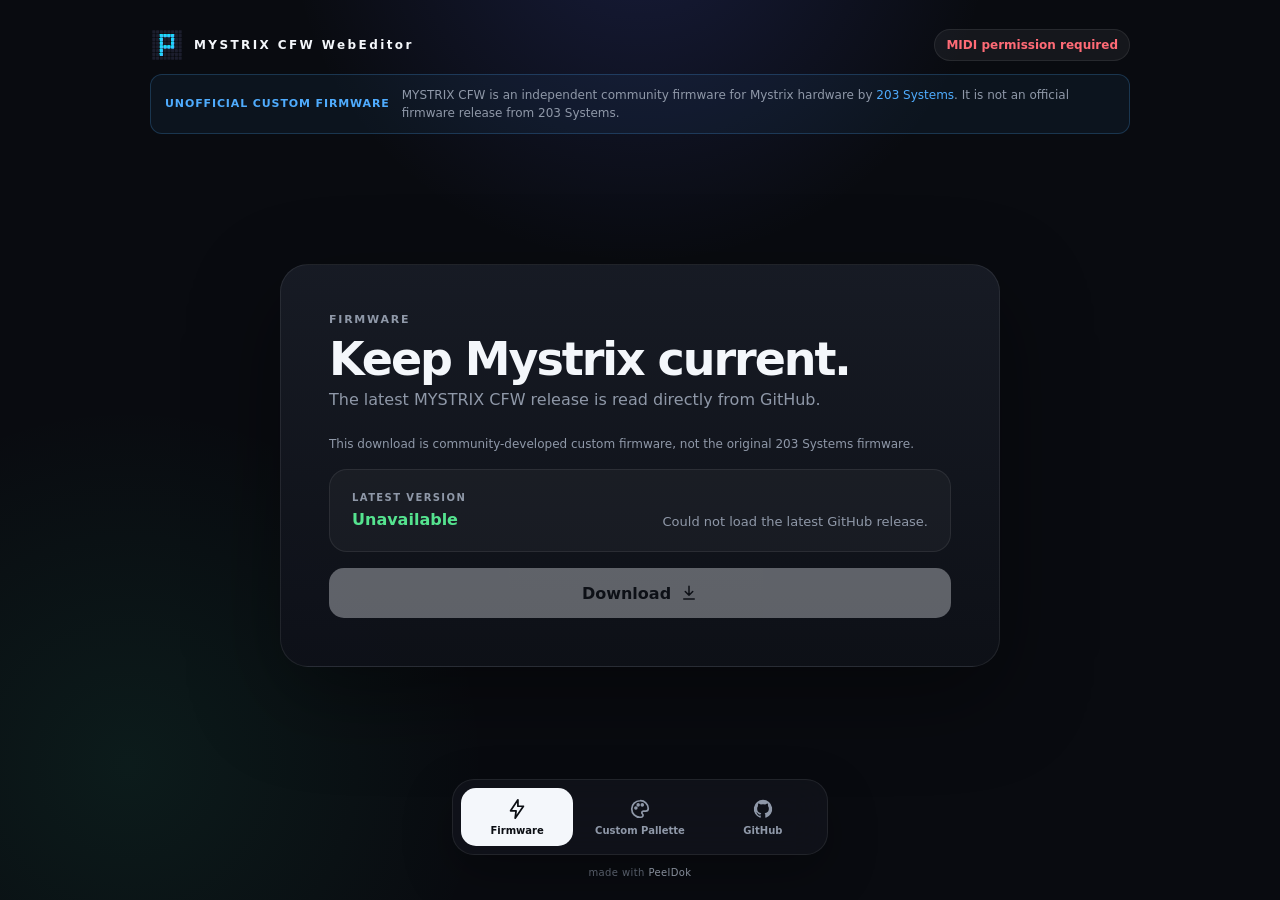
==== index.html @ 0866bb47 "Add files via upload" ====
<!doctype html>
<html lang="en">
<head>
  <meta charset="utf-8" />
  <meta name="viewport" content="width=device-width, initial-scale=1" />
  <meta name="theme-color" content="#090b10" />
  <title>MYSTRIX CFW WebEditor</title>
  <link rel="icon" type="image/svg+xml" href="favicon.svg" />
  <link rel="stylesheet" href="styles.css" />
</head>
<body>
  <main class="app-shell">
    <header class="brand-row">
      <img class="brand-logo" src="logo.svg" alt="Mystrix" />
      <span>MYSTRIX CFW WebEditor</span>
      <div id="deviceStatus" class="device-pill" data-state="searching">Searching for device…</div>
    </header>

    <div class="cfw-notice">
      <strong>Unofficial Custom Firmware</strong>
      <span>MYSTRIX CFW is an independent community firmware for Mystrix hardware by <a href="https://github.com/203-Systems" target="_blank" rel="noopener">203 Systems</a>. It is not an official firmware release from 203 Systems.</span>
    </div>

    <section class="stage">
      <article id="firmwarePage" class="panel page active">
        <div class="eyebrow">FIRMWARE</div>
        <h1>Keep Mystrix current.</h1>
        <p class="subtle">The latest MYSTRIX CFW release is read directly from GitHub.</p>
        <p class="firmware-disclaimer">This download is community-developed custom firmware, not the original 203 Systems firmware.</p>

        <div class="firmware-card">
          <div>
            <span class="label">LATEST VERSION</span>
            <strong id="latestVersion">—</strong>
          </div>
          <div id="releaseMeta" class="release-meta">Checking GitHub…</div>
        </div>

        <button id="downloadButton" class="primary-action" disabled>
          <span>Download</span>
          <svg viewBox="0 0 24 24" aria-hidden="true"><path d="M12 3v12m0 0 5-5m-5 5-5-5M5 20h14"/></svg>
        </button>
      </article>

      <article id="palettePage" class="panel page">
        <div class="palette-header">
          <div>
            <div class="eyebrow">CUSTOM PALLETTE</div>
            <h1>Velocity Palette</h1>
          </div>
          <div id="selectedVelocity" class="velocity-readout">Velocity 0</div>
        </div>

        <div id="paletteGrid" class="palette-grid" aria-label="128 velocity colors"></div>

        <div class="palette-controls">
          <div class="color-control">
            <span class="label">COLOR</span>
            <label class="color-picker-wrap">
              <input id="colorPicker" type="color" value="#000000" />
              <span id="colorHex">#000000</span>
            </label>
          </div>

          <div class="side-controls">
            <button id="importButton" class="secondary-action">Import</button>
            <button id="exportButton" class="secondary-action">Export</button>
            <div id="deviceOnlyControls" class="device-only-controls" hidden>
              <label class="index-row">
                <span>Index :</span>
                <select id="paletteIndex">
                  <option value="0">1</option>
                  <option value="1">2</option>
                  <option value="2">3</option>
                </select>
              </label>
              <button id="uploadButton" class="primary-action compact">Upload</button>
            </div>
          </div>
        </div>
        <input id="importFile" type="file" accept=".json,.txt,.csv" hidden />
        <div id="toast" class="toast" aria-live="polite"></div>
      </article>
    </section>

    <nav class="dock" aria-label="Main navigation">
      <button class="dock-button active" data-page="firmware" title="Firmware">
        <svg viewBox="0 0 24 24" aria-hidden="true"><path d="M13 2 5 14h6l-1 8 9-13h-6V2Z"/></svg>
        <span>Firmware</span>
      </button>
      <button class="dock-button" data-page="palette" title="Custom Pallette">
        <svg viewBox="0 0 24 24" aria-hidden="true"><path d="M12 3a9 9 0 1 0 0 18h1.2a2.1 2.1 0 0 0 1.4-3.7 1.7 1.7 0 0 1 1.1-3h2.4A2.9 2.9 0 0 0 21 11.4 8.5 8.5 0 0 0 12 3Z"/><circle cx="7.5" cy="11" r="1"/><circle cx="10" cy="7.5" r="1"/><circle cx="14.5" cy="7.5" r="1"/></svg>
        <span>Custom Pallette</span>
      </button>
      <button id="githubButton" class="dock-button" title="GitHub">
        <svg viewBox="0 0 24 24" aria-hidden="true"><path d="M12 2a10 10 0 0 0-3.16 19.49c.5.09.68-.22.68-.48v-1.87c-2.78.6-3.37-1.18-3.37-1.18-.45-1.16-1.11-1.47-1.11-1.47-.91-.62.07-.61.07-.61 1 .07 1.53 1.03 1.53 1.03.9 1.53 2.35 1.09 2.92.83.09-.65.35-1.09.64-1.34-2.22-.25-4.56-1.11-4.56-4.94 0-1.09.39-1.98 1.03-2.68-.1-.25-.45-1.27.1-2.64 0 0 .84-.27 2.75 1.02A9.55 9.55 0 0 1 12 6.82a9.6 9.6 0 0 1 2.5.34c1.9-1.29 2.74-1.02 2.74-1.02.56 1.37.21 2.39.11 2.64.64.7 1.03 1.59 1.03 2.68 0 3.84-2.34 4.68-4.57 4.93.36.31.68.92.68 1.86v2.76c0 .27.18.58.69.48A10 10 0 0 0 12 2Z"/></svg>
        <span>GitHub</span>
      </button>
    </nav>

    <footer>made with <span id="madeWithName">PeelDok</span></footer>
  </main>

  <script src="config.js"></script>
  <script src="app.js"></script>
</body>
</html>
---- styles.css ----
:root {
  color-scheme: dark;
  --bg: #090b10;
  --panel: rgba(18, 21, 29, .86);
  --panel-2: #151922;
  --line: rgba(255,255,255,.08);
  --text: #f4f7fb;
  --muted: #8f98a8;
  --accent: #f4f7fb;
  --ok: #55e38f;
  --warn: #ffce66;
  --danger: #ff6b76;
  --radius: 28px;
}
* { box-sizing: border-box; }
html, body { min-height: 100%; }
body {
  margin: 0;
  background:
    radial-gradient(circle at 50% -10%, rgba(88,106,255,.18), transparent 30%),
    radial-gradient(circle at 10% 85%, rgba(45,219,157,.08), transparent 26%),
    var(--bg);
  color: var(--text);
  font-family: Inter, ui-sans-serif, system-ui, -apple-system, BlinkMacSystemFont, "Segoe UI", sans-serif;
}
button, input, select { font: inherit; }
button { color: inherit; }
.app-shell {
  width: min(980px, calc(100% - 32px));
  min-height: 100vh;
  margin: 0 auto;
  display: flex;
  flex-direction: column;
  padding: 28px 0 22px;
}
.brand-row {
  display: flex;
  align-items: center;
  gap: 10px;
  min-height: 34px;
  font-size: 12px;
  font-weight: 800;
  letter-spacing: .2em;
}
.brand-dot { width: 9px; height: 9px; border-radius: 50%; background: white; box-shadow: 0 0 18px rgba(255,255,255,.7); }
.device-pill {
  margin-left: auto;
  letter-spacing: 0;
  font-weight: 700;
  color: var(--muted);
  background: rgba(255,255,255,.05);
  border: 1px solid var(--line);
  padding: 8px 11px;
  border-radius: 999px;
}
.device-pill[data-state="connected"] { color: var(--ok); }
.device-pill[data-state="error"] { color: var(--danger); }
.stage { flex: 1; display: grid; place-items: center; padding: 34px 0; }
.panel {
  width: min(720px, 100%);
  background: linear-gradient(180deg, rgba(24,28,38,.95), rgba(14,17,24,.95));
  border: 1px solid var(--line);
  border-radius: var(--radius);
  box-shadow: 0 30px 90px rgba(0,0,0,.38);
  padding: clamp(24px, 5vw, 48px);
}
.page { display: none; animation: pageIn .24s ease both; }
.page.active { display: block; }
@keyframes pageIn { from { opacity: 0; transform: translateY(6px) scale(.995); } to { opacity: 1; transform: none; } }
.eyebrow { color: var(--muted); font-weight: 800; letter-spacing: .16em; font-size: 11px; }
h1 { margin: 10px 0 8px; font-size: clamp(28px, 5vw, 46px); line-height: 1.02; letter-spacing: -.045em; }
.subtle { color: var(--muted); margin: 0 0 30px; }
.firmware-card {
  display: flex; justify-content: space-between; align-items: end; gap: 24px;
  padding: 22px; border: 1px solid var(--line); background: rgba(255,255,255,.035); border-radius: 18px;
  margin-bottom: 16px;
}
.label { display: block; color: var(--muted); font-size: 10px; letter-spacing: .14em; font-weight: 800; margin-bottom: 7px; }
#latestVersion {
  color: var(--ok);
}
.release-meta { color: var(--muted); font-size: 13px; text-align: right; max-width: 280px; }
.primary-action, .secondary-action {
  border: 0; border-radius: 15px; min-height: 50px; cursor: pointer; font-weight: 800;
  transition: transform .15s ease, opacity .15s ease, background .15s ease;
}
.primary-action { width: 100%; background: #f4f7fb; color: #0b0e13; display:flex; justify-content:center; align-items:center; gap:9px; }
.primary-action svg { width:18px; fill:none; stroke:currentColor; stroke-width:2; stroke-linecap:round; stroke-linejoin:round; }
.secondary-action { background: rgba(255,255,255,.06); border:1px solid var(--line); }
.primary-action:hover:not(:disabled), .secondary-action:hover { transform: translateY(-1px); }
.primary-action:disabled { opacity: .35; cursor: not-allowed; }
.palette-header { display:flex; align-items:flex-end; justify-content:space-between; gap:16px; margin-bottom:22px; }
.palette-header h1 { font-size: clamp(26px, 4vw, 38px); margin-bottom: 0; }
.velocity-readout { color: var(--muted); font-size: 12px; font-weight: 800; background: rgba(255,255,255,.05); border:1px solid var(--line); padding:9px 11px; border-radius:999px; white-space:nowrap; }
.palette-grid {
  display:grid; grid-template-columns:repeat(16, 1fr); gap:5px; padding:10px;
  background:#090b10; border:1px solid var(--line); border-radius:18px; margin-bottom:22px;
}
.swatch {
  aspect-ratio:1; border-radius:5px; border:1px solid rgba(255,255,255,.08); cursor:pointer;
  position:relative; min-width:0; padding:0;
}
.swatch.selected::after { content:""; position:absolute; inset:-3px; border:2px solid white; border-radius:7px; box-shadow:0 0 0 2px #090b10; pointer-events:none; }
.palette-controls { display:grid; grid-template-columns:1fr 180px; gap:22px; align-items:start; }
.color-picker-wrap { display:flex; align-items:center; gap:12px; padding:10px 12px; background:rgba(255,255,255,.04); border:1px solid var(--line); border-radius:15px; }
#colorPicker { width:48px; height:40px; border:0; padding:0; background:none; cursor:pointer; }
#colorHex { font-family: ui-monospace, SFMono-Regular, Menlo, monospace; font-weight:800; }
.side-controls { display:grid; gap:8px; }
.side-controls .secondary-action { width:100%; }
.index-row { display:flex; align-items:center; justify-content:space-between; gap:10px; color:var(--muted); font-weight:700; min-height:44px; padding:0 12px; background:rgba(255,255,255,.04); border:1px solid var(--line); border-radius:13px; }
.index-row select { background:#0d1118; color:var(--text); border:0; border-radius:8px; padding:5px 8px; outline:none; }
.primary-action.compact { min-height:48px; }
.toast { min-height:20px; margin-top:12px; color:var(--muted); font-size:12px; }
.dock {
  align-self:center; display:flex; gap:8px; padding:8px; background:rgba(16,19,27,.88); border:1px solid var(--line);
  backdrop-filter: blur(18px); border-radius:22px; box-shadow:0 18px 50px rgba(0,0,0,.28);
}
.dock-button {
  border:0; background:transparent; border-radius:15px; min-width:112px; min-height:58px; padding:8px 14px;
  display:flex; flex-direction:column; align-items:center; justify-content:center; gap:5px; color:var(--muted); cursor:pointer; font-size:10px; font-weight:800;
}
.dock-button svg { width:22px; height:22px; fill:none; stroke:currentColor; stroke-width:1.9; stroke-linecap:round; stroke-linejoin:round; }
#githubButton svg { fill:currentColor; stroke:none; }
.dock-button.active { background:#f4f7fb; color:#0b0e13; }
footer { text-align:center; color:#636b79; font-size:10px; margin-top:12px; letter-spacing:.04em; }
footer span { color:#9ba4b3; }
@media (max-width: 650px) {
  .app-shell { width:min(100% - 18px, 980px); padding-top:16px; }
  .stage { padding:20px 0; }
  .panel { padding:22px 16px; border-radius:22px; }
  .palette-grid { gap:3px; padding:7px; }
  .swatch { border-radius:3px; }
  .palette-controls { grid-template-columns:1fr; }
  .side-controls { grid-template-columns:1fr 1fr; }
  .index-row, .primary-action.compact { grid-column:span 2; }
  .dock { width:100%; justify-content:space-between; }
  .dock-button { min-width:0; flex:1; padding-inline:5px; }
  .dock-button span { font-size:9px; }
  .firmware-card { align-items:flex-start; flex-direction:column; }
  .release-meta { text-align:left; }
}

.device-only-controls {
  display: grid;
  gap: 12px;
}

.device-only-controls[hidden] {
  display: none !important;
}

.brand-logo {
  width: 34px;
  height: 34px;
  display: block;
  flex: 0 0 auto;
}


.cfw-notice {
  display: flex;
  align-items: center;
  gap: 12px;
  margin: 12px 0 18px;
  padding: 11px 14px;
  border: 1px solid rgba(79, 172, 254, 0.22);
  border-radius: 12px;
  background: rgba(79, 172, 254, 0.06);
  font-size: 12px;
  line-height: 1.5;
  color: var(--muted);
}

.cfw-notice strong {
  flex: 0 0 auto;
  color: #4FACFE;
  font-size: 11px;
  letter-spacing: 0.08em;
  text-transform: uppercase;
}

.cfw-notice a {
  color: #4FACFE;
  text-decoration: none;
}

.cfw-notice a:hover {
  text-decoration: underline;
}

.firmware-disclaimer {
  margin: -2px 0 18px;
  font-size: 12px;
  color: var(--muted);
}

@media (max-width: 640px) {
  .cfw-notice {
    align-items: flex-start;
    flex-direction: column;
    gap: 4px;
  }
}
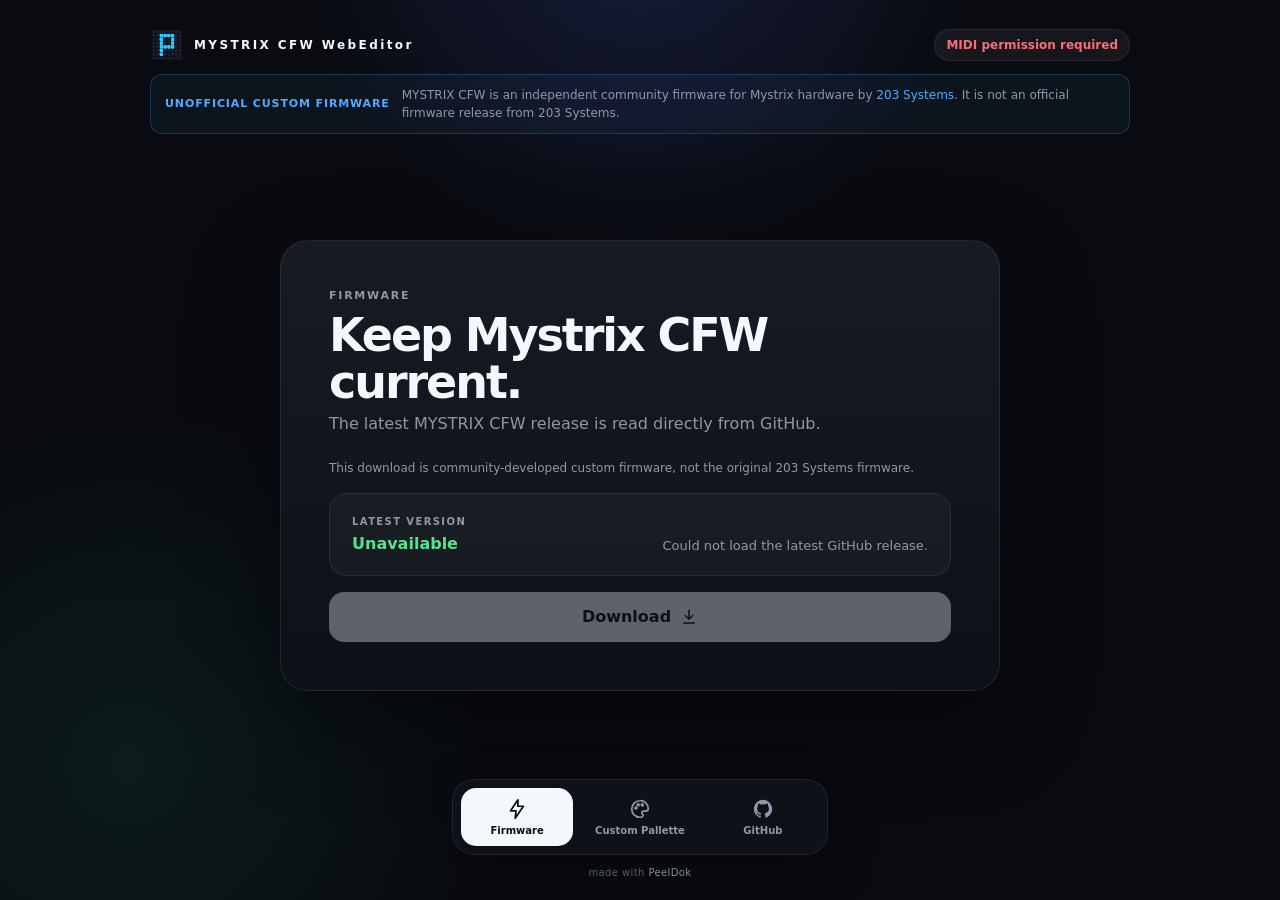
==== commit 0f54679d: "Update index.html" ====
--- a/index.html
+++ b/index.html
@@ -24,7 +24,7 @@
     <section class="stage">
       <article id="firmwarePage" class="panel page active">
         <div class="eyebrow">FIRMWARE</div>
-        <h1>Keep Mystrix current.</h1>
+        <h1>Keep Mystrix CFW current.</h1>
         <p class="subtle">The latest MYSTRIX CFW release is read directly from GitHub.</p>
         <p class="firmware-disclaimer">This download is community-developed custom firmware, not the original 203 Systems firmware.</p>
 
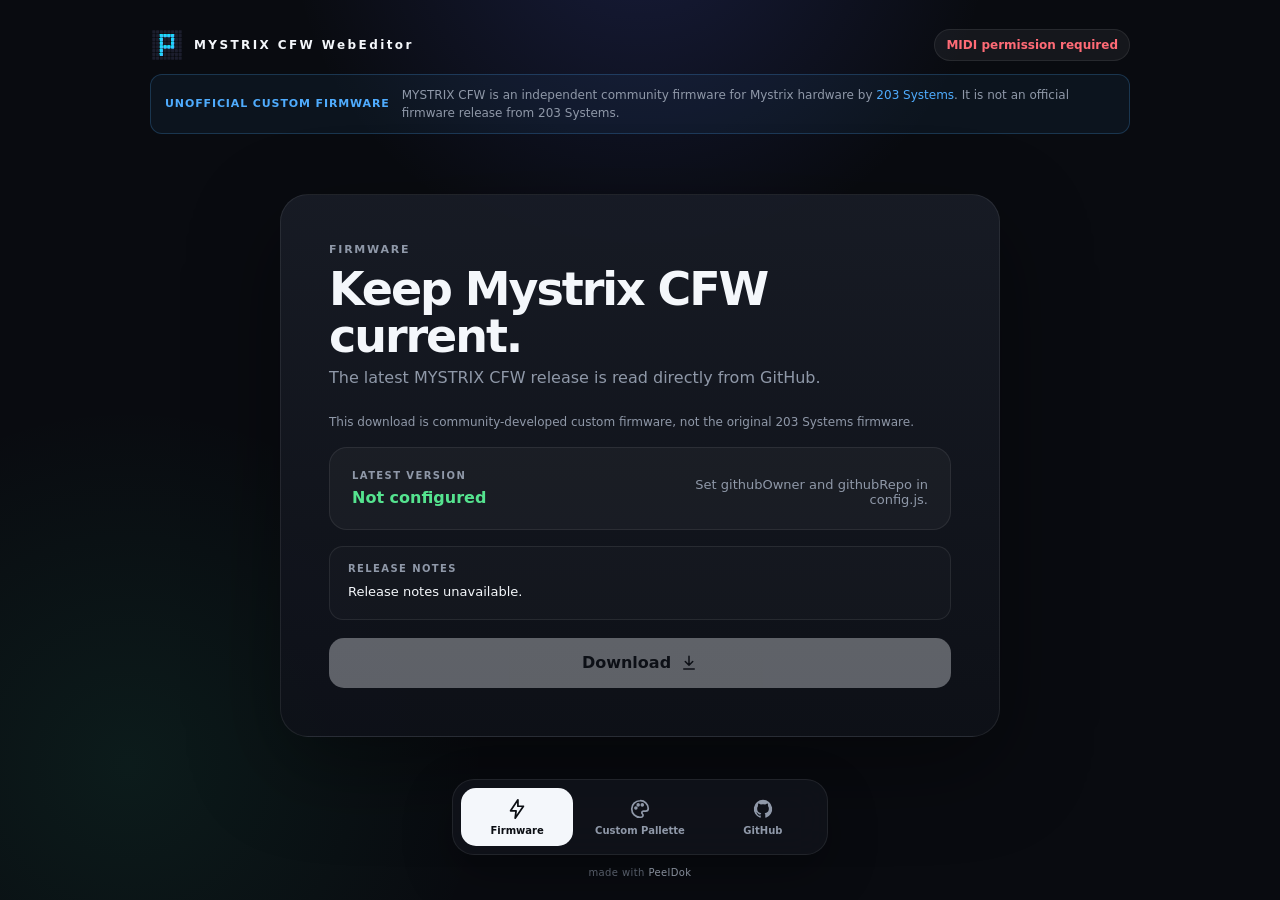
==== commit c6cd5fae: "Add files via upload" ====
--- a/index.html
+++ b/index.html
@@ -34,6 +34,11 @@
             <strong id="latestVersion">—</strong>
           </div>
           <div id="releaseMeta" class="release-meta">Checking GitHub…</div>
+        </div>
+
+        <div class="release-notes-card">
+          <span class="label">RELEASE NOTES</span>
+          <div id="releaseNotes" class="release-notes">Checking release notes…</div>
         </div>
 
         <button id="downloadButton" class="primary-action" disabled>
--- a/styles.css
+++ b/styles.css
@@ -201,3 +201,20 @@
     gap: 4px;
   }
 }
+
+
+.release-notes-card {
+  margin: 14px 0 18px;
+  padding: 16px 18px;
+  border: 1px solid var(--line);
+  border-radius: 14px;
+  background: rgba(255, 255, 255, 0.02);
+}
+
+.release-notes {
+  white-space: pre-wrap;
+  overflow-wrap: anywhere;
+  color: var(--text);
+  font-size: 13px;
+  line-height: 1.65;
+}
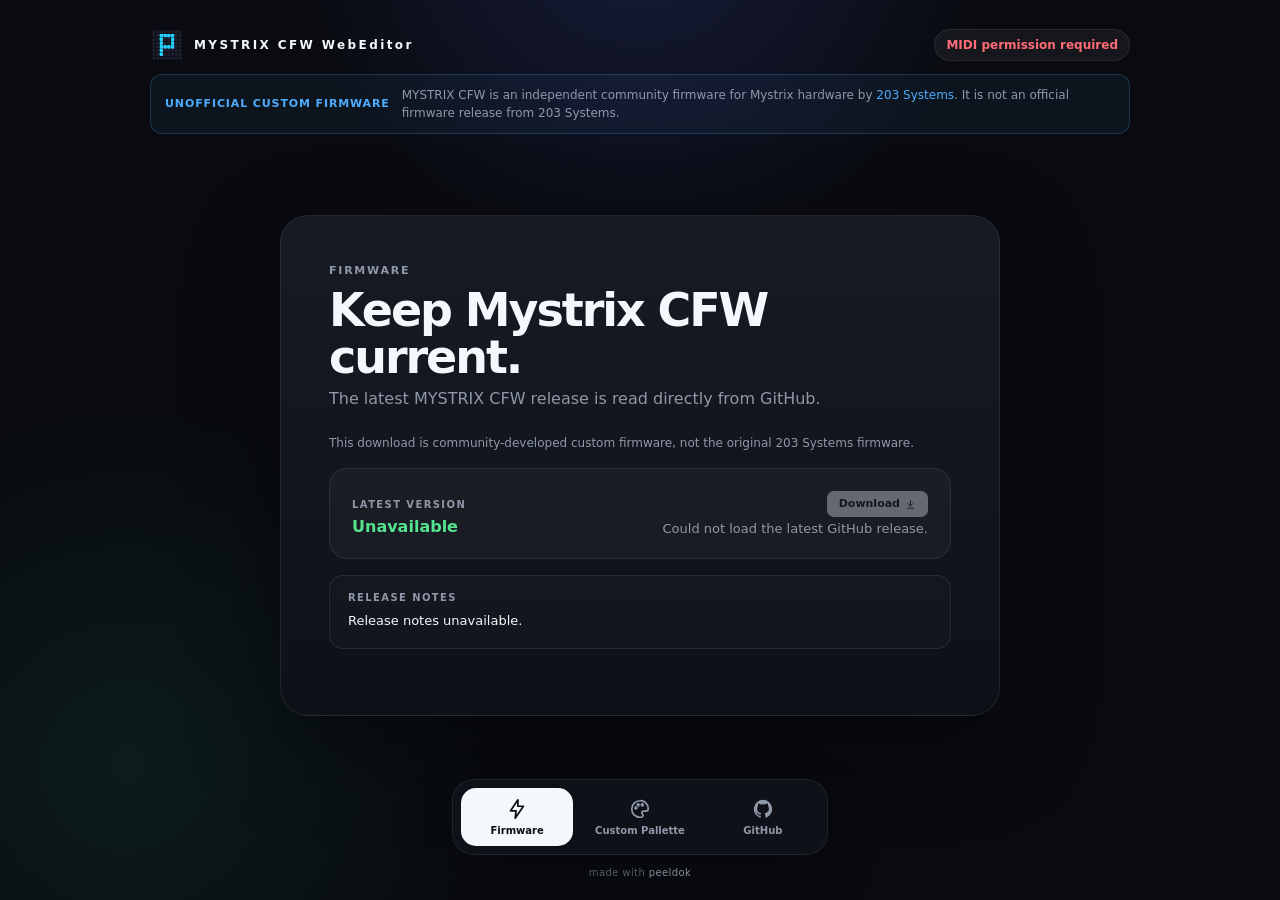
==== commit 1e3ae29a: "Add files via upload" ====
--- a/index.html
+++ b/index.html
@@ -29,22 +29,24 @@
         <p class="firmware-disclaimer">This download is community-developed custom firmware, not the original 203 Systems firmware.</p>
 
         <div class="firmware-card">
-          <div>
+          <div class="version-block">
             <span class="label">LATEST VERSION</span>
             <strong id="latestVersion">—</strong>
           </div>
-          <div id="releaseMeta" class="release-meta">Checking GitHub…</div>
+
+          <div class="firmware-download-block">
+            <button id="downloadButton" class="primary-action download-compact" disabled>
+              <span>Download</span>
+              <svg viewBox="0 0 24 24" aria-hidden="true"><path d="M12 3v12m0 0 5-5m-5 5-5-5M5 20h14"/></svg>
+            </button>
+            <div id="releaseMeta" class="release-meta">Checking GitHub…</div>
+          </div>
         </div>
 
         <div class="release-notes-card">
           <span class="label">RELEASE NOTES</span>
           <div id="releaseNotes" class="release-notes">Checking release notes…</div>
         </div>
-
-        <button id="downloadButton" class="primary-action" disabled>
-          <span>Download</span>
-          <svg viewBox="0 0 24 24" aria-hidden="true"><path d="M12 3v12m0 0 5-5m-5 5-5-5M5 20h14"/></svg>
-        </button>
       </article>
 
       <article id="palettePage" class="panel page">
--- a/styles.css
+++ b/styles.css
@@ -218,3 +218,65 @@
   font-size: 13px;
   line-height: 1.65;
 }
+
+
+
+
+
+
+
+
+
+.version-block {
+  flex: 0 0 auto;
+}
+
+.firmware-download-block {
+  margin-left: auto;
+  display: flex;
+  flex-direction: column;
+  align-items: flex-end;
+  justify-content: flex-end;
+  gap: 4px;
+}
+
+#downloadButton.download-compact {
+  width: auto;
+  min-width: 0;
+  min-height: 0;
+  height: auto;
+  padding: 7px 12px;
+  font-size: 11px;
+  line-height: 1.1;
+  border-radius: 7px;
+  flex: 0 0 auto;
+  gap: 5px;
+}
+
+#downloadButton.download-compact svg {
+  width: 11px;
+  height: 11px;
+}
+
+#releaseMeta {
+  margin: 0;
+  max-width: none;
+  text-align: right;
+  white-space: nowrap;
+}
+
+@media (max-width: 640px) {
+  .firmware-card {
+    flex-direction: row;
+    align-items: flex-end;
+  }
+
+  .firmware-download-block {
+    margin-left: auto;
+    align-items: flex-end;
+  }
+
+  #releaseMeta {
+    text-align: right;
+  }
+}
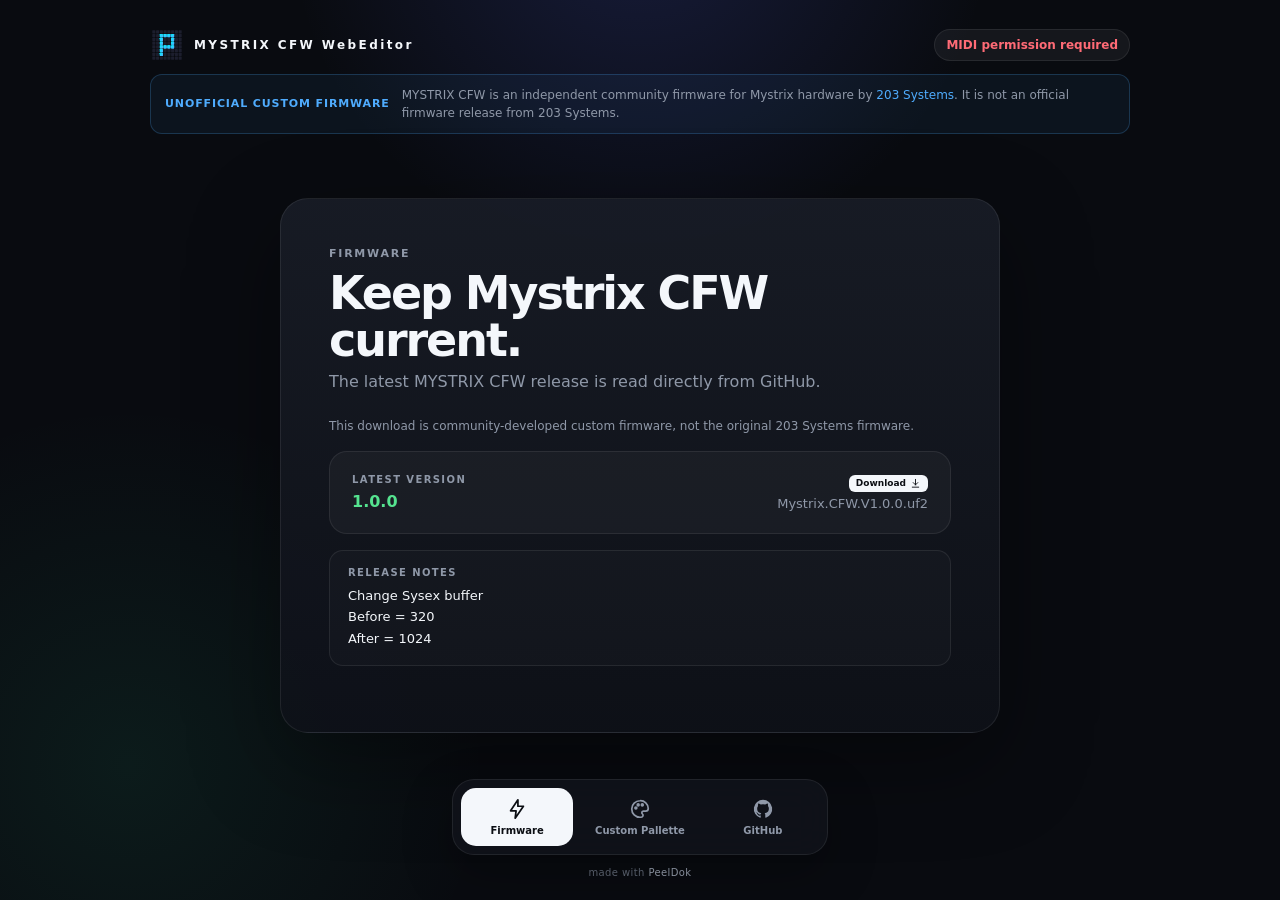
==== commit 238b212b: "Add files via upload" ====
--- a/index.html
+++ b/index.html
@@ -88,6 +88,46 @@
         <input id="importFile" type="file" accept=".json,.txt,.csv" hidden />
         <div id="toast" class="toast" aria-live="polite"></div>
       </article>
+
+      <article id="deviceSettingsPage" class="panel page">
+        <div class="eyebrow">DEVICE SETTINGS</div>
+        <h1>Velocity Response</h1>
+        <p class="subtle">Connected Mystrix velocity response settings are loaded from the device and applied in real time.</p>
+
+        <div class="device-settings-grid">
+          <label class="device-slider-card">
+            <div class="device-slider-head">
+              <span>MIN VELOCITY</span>
+              <strong id="minVelocityValue">1</strong>
+            </div>
+            <input id="minVelocitySlider" type="range" min="1" max="127" step="1" value="1" />
+          </label>
+
+          <label class="device-slider-card">
+            <div class="device-slider-head">
+              <span>MAX VELOCITY</span>
+              <strong id="maxVelocityValue">127</strong>
+            </div>
+            <input id="maxVelocitySlider" type="range" min="1" max="127" step="1" value="127" />
+          </label>
+
+          <label class="device-slider-card">
+            <div class="device-slider-head">
+              <span>VELOCITY MIN SLOPE</span>
+              <strong id="minSlopeValue">100</strong>
+            </div>
+            <input id="minSlopeSlider" type="range" min="100" max="10240" step="10" value="100" />
+          </label>
+
+          <label class="device-slider-card">
+            <div class="device-slider-head">
+              <span>VELOCITY MAX SLOPE</span>
+              <strong id="maxSlopeValue">10240</strong>
+            </div>
+            <input id="maxSlopeSlider" type="range" min="100" max="10240" step="10" value="10240" />
+          </label>
+        </div>
+      </article>
     </section>
 
     <nav class="dock" aria-label="Main navigation">
@@ -98,6 +138,10 @@
       <button class="dock-button" data-page="palette" title="Custom Pallette">
         <svg viewBox="0 0 24 24" aria-hidden="true"><path d="M12 3a9 9 0 1 0 0 18h1.2a2.1 2.1 0 0 0 1.4-3.7 1.7 1.7 0 0 1 1.1-3h2.4A2.9 2.9 0 0 0 21 11.4 8.5 8.5 0 0 0 12 3Z"/><circle cx="7.5" cy="11" r="1"/><circle cx="10" cy="7.5" r="1"/><circle cx="14.5" cy="7.5" r="1"/></svg>
         <span>Custom Pallette</span>
+      </button>
+      <button id="deviceSettingsButton" class="dock-button" data-page="device-settings" title="Device Settings" hidden style="display:none">
+        <svg viewBox="0 0 24 24" aria-hidden="true"><path d="M4 7h10M18 7h2M4 17h2M10 17h10M14 4v6M8 14v6"/></svg>
+        <span>Device Settings</span>
       </button>
       <button id="githubButton" class="dock-button" title="GitHub">
         <svg viewBox="0 0 24 24" aria-hidden="true"><path d="M12 2a10 10 0 0 0-3.16 19.49c.5.09.68-.22.68-.48v-1.87c-2.78.6-3.37-1.18-3.37-1.18-.45-1.16-1.11-1.47-1.11-1.47-.91-.62.07-.61.07-.61 1 .07 1.53 1.03 1.53 1.03.9 1.53 2.35 1.09 2.92.83.09-.65.35-1.09.64-1.34-2.22-.25-4.56-1.11-4.56-4.94 0-1.09.39-1.98 1.03-2.68-.1-.25-.45-1.27.1-2.64 0 0 .84-.27 2.75 1.02A9.55 9.55 0 0 1 12 6.82a9.6 9.6 0 0 1 2.5.34c1.9-1.29 2.74-1.02 2.74-1.02.56 1.37.21 2.39.11 2.64.64.7 1.03 1.59 1.03 2.68 0 3.84-2.34 4.68-4.57 4.93.36.31.68.92.68 1.86v2.76c0 .27.18.58.69.48A10 10 0 0 0 12 2Z"/></svg>
--- a/styles.css
+++ b/styles.css
@@ -245,12 +245,12 @@
   min-width: 0;
   min-height: 0;
   height: auto;
-  padding: 7px 12px;
-  font-size: 11px;
-  line-height: 1.1;
-  border-radius: 7px;
+  padding: 3px 7px;
+  font-size: 9px;
+  line-height: 1;
+  border-radius: 6px;
   flex: 0 0 auto;
-  gap: 5px;
+  gap: 4px;
 }
 
 #downloadButton.download-compact svg {
@@ -280,3 +280,50 @@
     text-align: right;
   }
 }
+
+
+.device-settings-grid {
+  display: grid;
+  grid-template-columns: 1fr 1fr;
+  gap: 14px;
+}
+
+.device-slider-card {
+  display: block;
+  padding: 18px;
+  border: 1px solid var(--line);
+  background: rgba(255,255,255,.035);
+  border-radius: 16px;
+}
+
+.device-slider-head {
+  display: flex;
+  align-items: center;
+  justify-content: space-between;
+  gap: 16px;
+  margin-bottom: 14px;
+  font-size: 12px;
+  font-weight: 800;
+  letter-spacing: .06em;
+}
+
+.device-slider-head strong {
+  color: var(--ok);
+  font-size: 15px;
+  letter-spacing: 0;
+}
+
+.device-slider-card input[type="range"] {
+  width: 100%;
+  margin: 0;
+  accent-color: var(--ok);
+}
+
+@media (max-width: 700px) {
+  .device-settings-grid {
+    grid-template-columns: 1fr;
+  }
+}
+
+
+
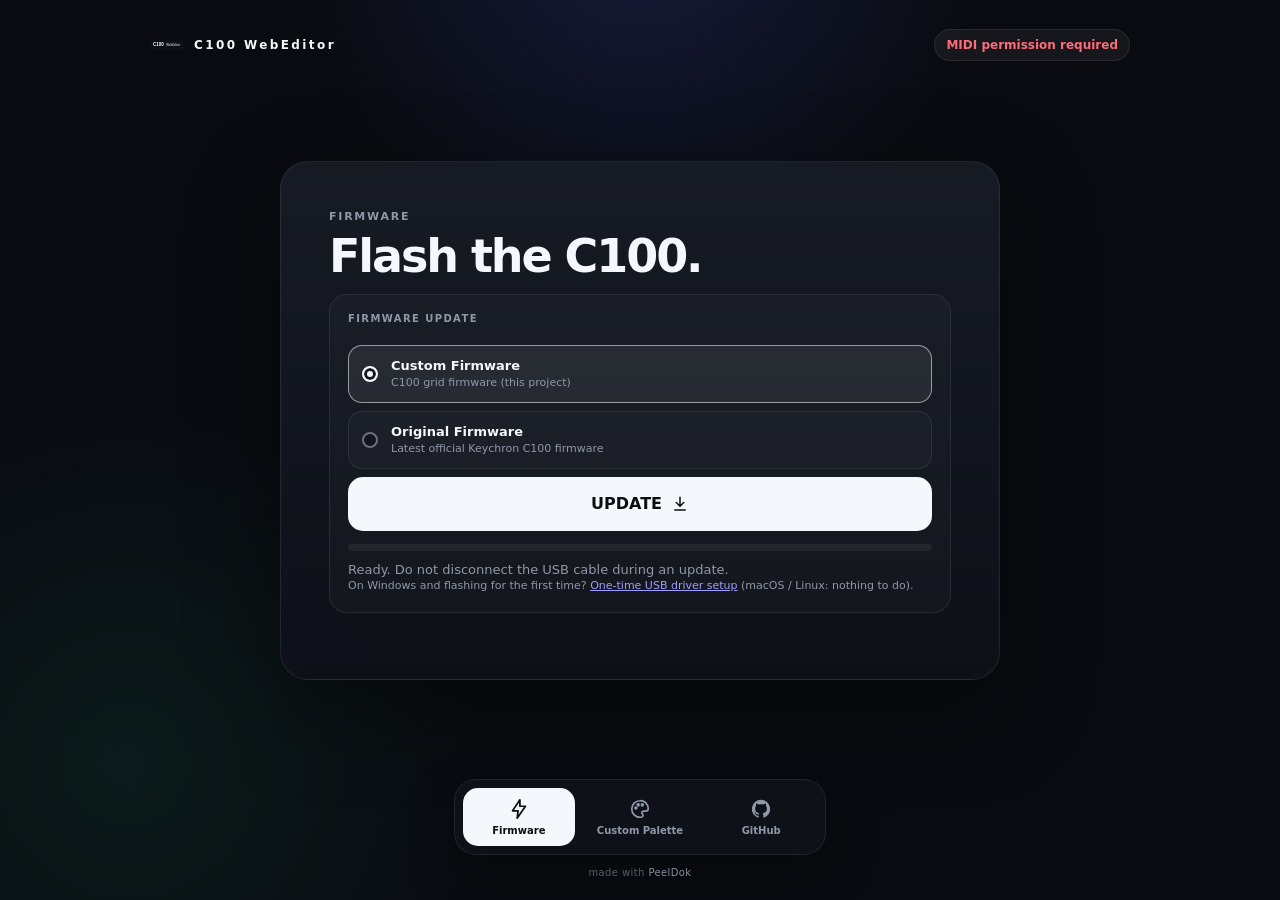
==== commit b65930d2: "Add files via upload" ====
--- a/index.html
+++ b/index.html
@@ -4,155 +4,103 @@
   <meta charset="utf-8" />
   <meta name="viewport" content="width=device-width, initial-scale=1" />
   <meta name="theme-color" content="#090b10" />
-  <title>MYSTRIX CFW WebEditor</title>
+  <title>C100 WebEditor</title>
   <link rel="icon" type="image/svg+xml" href="favicon.svg" />
-  <link rel="stylesheet" href="styles.css" />
+  <link rel="stylesheet" href="styles.css?v=3" />
 </head>
 <body>
   <main class="app-shell">
     <header class="brand-row">
-      <img class="brand-logo" src="logo.svg" alt="Mystrix" />
-      <span>MYSTRIX CFW WebEditor</span>
-      <div id="deviceStatus" class="device-pill" data-state="searching">Searching for device…</div>
+      <img class="brand-logo" src="logo.svg" alt="C100" />
+      <span>C100 WebEditor</span>
+      <div id="deviceStatus" class="device-pill" data-state="searching">Searching for C100…</div>
     </header>
-
-    <div class="cfw-notice">
-      <strong>Unofficial Custom Firmware</strong>
-      <span>MYSTRIX CFW is an independent community firmware for Mystrix hardware by <a href="https://github.com/203-Systems" target="_blank" rel="noopener">203 Systems</a>. It is not an official firmware release from 203 Systems.</span>
-    </div>
 
     <section class="stage">
       <article id="firmwarePage" class="panel page active">
         <div class="eyebrow">FIRMWARE</div>
-        <h1>Keep Mystrix CFW current.</h1>
-        <p class="subtle">The latest MYSTRIX CFW release is read directly from GitHub.</p>
-        <p class="firmware-disclaimer">This download is community-developed custom firmware, not the original 203 Systems firmware.</p>
+        <h1>Flash the C100.</h1>
+        <section class="firmware-updater-card">
+          <div class="firmware-updater-head"><div><span class="label">FIRMWARE UPDATE</span></div></div>
 
-        <div class="firmware-card">
-          <div class="version-block">
-            <span class="label">LATEST VERSION</span>
-            <strong id="latestVersion">—</strong>
+          <div class="firmware-source-list" role="radiogroup" aria-label="Firmware source">
+            <label class="firmware-source-option">
+              <input type="radio" name="firmwareSource" value="custom" checked />
+              <span class="firmware-source-dot"></span>
+              <span class="firmware-source-copy"><strong>Custom Firmware</strong><small>C100 grid firmware (this project)</small></span>
+            </label>
+            <label class="firmware-source-option">
+              <input type="radio" name="firmwareSource" value="original" />
+              <span class="firmware-source-dot"></span>
+              <span class="firmware-source-copy"><strong>Original Firmware</strong><small id="originalFwDesc">Latest official Keychron C100 firmware</small></span>
+            </label>
           </div>
 
-          <div class="firmware-download-block">
-            <button id="downloadButton" class="primary-action download-compact" disabled>
-              <span>Download</span>
-              <svg viewBox="0 0 24 24" aria-hidden="true"><path d="M12 3v12m0 0 5-5m-5 5-5-5M5 20h14"/></svg>
-            </button>
-            <div id="releaseMeta" class="release-meta">Checking GitHub…</div>
-          </div>
-        </div>
+          <button id="firmwareUpdateButton" class="primary-action firmware-update-button"><span>UPDATE</span><svg viewBox="0 0 24 24" aria-hidden="true"><path d="M12 3v12m0 0 5-5m-5 5-5-5M5 20h14"/></svg></button>
 
-        <div class="release-notes-card">
-          <span class="label">RELEASE NOTES</span>
-          <div id="releaseNotes" class="release-notes">Checking release notes…</div>
-        </div>
+          <div class="firmware-progress" aria-hidden="true"><div id="firmwareProgressBar"></div></div>
+          <div id="firmwareUpdateStatus" class="firmware-update-status" data-state="idle">Ready. Do not disconnect the USB cable during an update.</div>
+          <p class="subtle">On Windows and flashing for the first time? <a href="zadig.html" target="_blank" rel="noopener">One-time USB driver setup</a> (macOS / Linux: nothing to do).</p>
+        </section>
       </article>
 
       <article id="palettePage" class="panel page">
         <div class="palette-header">
-          <div>
-            <div class="eyebrow">CUSTOM PALLETTE</div>
-            <h1>Velocity Palette</h1>
-          </div>
-          <div id="selectedVelocity" class="velocity-readout">Velocity 0</div>
+          <div><div class="eyebrow">CUSTOM PALETTE</div><h1>Velocity Palette</h1></div>
+          <div id="selectedIndex" class="velocity-readout">Index 0</div>
         </div>
-
         <div id="paletteGrid" class="palette-grid" aria-label="128 velocity colors"></div>
 
         <div class="palette-controls">
           <div class="color-control">
             <span class="label">COLOR</span>
-            <label class="color-picker-wrap">
-              <input id="colorPicker" type="color" value="#000000" />
-              <span id="colorHex">#000000</span>
-            </label>
+            <label class="color-picker-wrap"><input id="colorPicker" type="color" value="#000000" /><span id="colorHex">0 0 0</span></label>
           </div>
-
           <div class="side-controls">
             <button id="importButton" class="secondary-action">Import</button>
             <button id="exportButton" class="secondary-action">Export</button>
-            <div id="deviceOnlyControls" class="device-only-controls" hidden>
-              <label class="index-row">
-                <span>Index :</span>
-                <select id="paletteIndex">
-                  <option value="0">1</option>
-                  <option value="1">2</option>
-                  <option value="2">3</option>
-                </select>
-              </label>
-              <button id="uploadButton" class="primary-action compact">Upload</button>
-            </div>
           </div>
         </div>
-        <input id="importFile" type="file" accept=".json,.txt,.csv" hidden />
+
+        <div id="deviceOnlyControls" class="slot-bar" hidden>
+          <span class="label">DEVICE SLOT</span>
+          <div class="slot-buttons">
+            <button class="slot-button active" data-slot="0">Slot 1</button>
+            <button class="slot-button" data-slot="1">Slot 2</button>
+            <button class="slot-button" data-slot="2">Slot 3</button>
+          </div>
+          <div class="slot-actions">
+            <button id="downloadButton" class="secondary-action">Download</button>
+            <button id="uploadButton" class="primary-action compact">Upload</button>
+          </div>
+        </div>
+
+        <input id="importFile" type="file" accept=".txt,.csv" hidden />
         <div id="toast" class="toast" aria-live="polite"></div>
-      </article>
-
-      <article id="deviceSettingsPage" class="panel page">
-        <div class="eyebrow">DEVICE SETTINGS</div>
-        <h1>Velocity Response</h1>
-        <p class="subtle">Connected Mystrix velocity response settings are loaded from the device and applied in real time.</p>
-
-        <div class="device-settings-grid">
-          <label class="device-slider-card">
-            <div class="device-slider-head">
-              <span>MIN VELOCITY</span>
-              <strong id="minVelocityValue">1</strong>
-            </div>
-            <input id="minVelocitySlider" type="range" min="1" max="127" step="1" value="1" />
-          </label>
-
-          <label class="device-slider-card">
-            <div class="device-slider-head">
-              <span>MAX VELOCITY</span>
-              <strong id="maxVelocityValue">127</strong>
-            </div>
-            <input id="maxVelocitySlider" type="range" min="1" max="127" step="1" value="127" />
-          </label>
-
-          <label class="device-slider-card">
-            <div class="device-slider-head">
-              <span>VELOCITY MIN SLOPE</span>
-              <strong id="minSlopeValue">100</strong>
-            </div>
-            <input id="minSlopeSlider" type="range" min="100" max="10240" step="10" value="100" />
-          </label>
-
-          <label class="device-slider-card">
-            <div class="device-slider-head">
-              <span>VELOCITY MAX SLOPE</span>
-              <strong id="maxSlopeValue">10240</strong>
-            </div>
-            <input id="maxSlopeSlider" type="range" min="100" max="10240" step="10" value="10240" />
-          </label>
-        </div>
       </article>
     </section>
 
     <nav class="dock" aria-label="Main navigation">
-      <button class="dock-button active" data-page="firmware" title="Firmware">
-        <svg viewBox="0 0 24 24" aria-hidden="true"><path d="M13 2 5 14h6l-1 8 9-13h-6V2Z"/></svg>
-        <span>Firmware</span>
-      </button>
-      <button class="dock-button" data-page="palette" title="Custom Pallette">
-        <svg viewBox="0 0 24 24" aria-hidden="true"><path d="M12 3a9 9 0 1 0 0 18h1.2a2.1 2.1 0 0 0 1.4-3.7 1.7 1.7 0 0 1 1.1-3h2.4A2.9 2.9 0 0 0 21 11.4 8.5 8.5 0 0 0 12 3Z"/><circle cx="7.5" cy="11" r="1"/><circle cx="10" cy="7.5" r="1"/><circle cx="14.5" cy="7.5" r="1"/></svg>
-        <span>Custom Pallette</span>
-      </button>
-      <button id="deviceSettingsButton" class="dock-button" data-page="device-settings" title="Device Settings" hidden style="display:none">
-        <svg viewBox="0 0 24 24" aria-hidden="true"><path d="M4 7h10M18 7h2M4 17h2M10 17h10M14 4v6M8 14v6"/></svg>
-        <span>Device Settings</span>
-      </button>
-      <button id="githubButton" class="dock-button" title="GitHub">
-        <svg viewBox="0 0 24 24" aria-hidden="true"><path d="M12 2a10 10 0 0 0-3.16 19.49c.5.09.68-.22.68-.48v-1.87c-2.78.6-3.37-1.18-3.37-1.18-.45-1.16-1.11-1.47-1.11-1.47-.91-.62.07-.61.07-.61 1 .07 1.53 1.03 1.53 1.03.9 1.53 2.35 1.09 2.92.83.09-.65.35-1.09.64-1.34-2.22-.25-4.56-1.11-4.56-4.94 0-1.09.39-1.98 1.03-2.68-.1-.25-.45-1.27.1-2.64 0 0 .84-.27 2.75 1.02A9.55 9.55 0 0 1 12 6.82a9.6 9.6 0 0 1 2.5.34c1.9-1.29 2.74-1.02 2.74-1.02.56 1.37.21 2.39.11 2.64.64.7 1.03 1.59 1.03 2.68 0 3.84-2.34 4.68-4.57 4.93.36.31.68.92.68 1.86v2.76c0 .27.18.58.69.48A10 10 0 0 0 12 2Z"/></svg>
-        <span>GitHub</span>
-      </button>
+      <button class="dock-button active" data-page="firmware" title="Firmware"><svg viewBox="0 0 24 24" aria-hidden="true"><path d="M13 2 5 14h6l-1 8 9-13h-6V2Z"/></svg><span>Firmware</span></button>
+      <button class="dock-button" data-page="palette" title="Custom Palette"><svg viewBox="0 0 24 24" aria-hidden="true"><path d="M12 3a9 9 0 1 0 0 18h1.2a2.1 2.1 0 0 0 1.4-3.7 1.7 1.7 0 0 1 1.1-3h2.4A2.9 2.9 0 0 0 21 11.4 8.5 8.5 0 0 0 12 3Z"/><circle cx="7.5" cy="11" r="1"/><circle cx="10" cy="7.5" r="1"/><circle cx="14.5" cy="7.5" r="1"/></svg><span>Custom Palette</span></button>
+      <button id="githubButton" class="dock-button" title="GitHub"><svg viewBox="0 0 24 24" aria-hidden="true"><path d="M12 2a10 10 0 0 0-3.16 19.49c.5.09.68-.22.68-.48v-1.87c-2.78.6-3.37-1.18-3.37-1.18-.45-1.16-1.11-1.47-1.11-1.47-.91-.62.07-.61.07-.61 1 .07 1.53 1.03 1.53 1.03.9 1.53 2.35 1.09 2.92.83.09-.65.35-1.09.64-1.34-2.22-.25-4.56-1.11-4.56-4.94 0-1.09.39-1.98 1.03-2.68-.1-.25-.45-1.27.1-2.64 0 0 .84-.27 2.75 1.02A9.55 9.55 0 0 1 12 6.82a9.6 9.6 0 0 1 2.5.34c1.9-1.29 2.74-1.02 2.74-1.02.56 1.37.21 2.39.11 2.64.64.7 1.03 1.59 1.03 2.68 0 3.84-2.34 4.68-4.57 4.93.36.31.68.92.68 1.86v2.76c0 .27.18.58.69.48A10 10 0 0 0 12 2Z"/></svg><span>GitHub</span></button>
     </nav>
 
     <footer>made with <span id="madeWithName">PeelDok</span></footer>
+
+    <div id="driverModal" class="modal" hidden>
+      <div class="modal-card" role="alertdialog" aria-labelledby="driverModalText">
+        <p id="driverModalText">Windows needs a one-time USB driver (WinUSB) for the C100 bootloader.<br />Have you installed it?</p>
+        <div class="modal-actions">
+          <button id="driverYes" class="primary-action compact">Yes — continue</button>
+          <button id="driverNo" class="secondary-action">No — set it up</button>
+        </div>
+      </div>
+    </div>
   </main>
-
-  <script src="config.js"></script>
-  <script src="app.js"></script>
+  <script src="config.js?v=3"></script>
+  <script src="palettes.js?v=3"></script>
+  <script src="dfu.js?v=3"></script>
+  <script src="app.js?v=3"></script>
 </body>
 </html>
--- a/styles.css
+++ b/styles.css
@@ -203,21 +203,7 @@
 }
 
 
-.release-notes-card {
-  margin: 14px 0 18px;
-  padding: 16px 18px;
-  border: 1px solid var(--line);
-  border-radius: 14px;
-  background: rgba(255, 255, 255, 0.02);
-}
-
-.release-notes {
-  white-space: pre-wrap;
-  overflow-wrap: anywhere;
-  color: var(--text);
-  font-size: 13px;
-  line-height: 1.65;
-}
+
 
 
 
@@ -327,3 +313,216 @@
 
 
 
+
+.mf64-settings-stack { display:grid; gap:18px; margin-top:24px; }
+.settings-card { border:1px solid var(--line); border-radius:16px; padding:20px; background:var(--panel-2, rgba(255,255,255,.025)); }
+.rotation-options { display:grid; grid-template-columns:repeat(4,minmax(0,1fr)); gap:10px; margin-top:14px; }
+.rotation-options label { cursor:pointer; }
+.rotation-options input { position:absolute; opacity:0; pointer-events:none; }
+.rotation-options span { display:flex; align-items:center; justify-content:center; min-height:48px; border:1px solid var(--line); border-radius:12px; font-weight:700; transition:.15s ease; }
+.rotation-options input:checked + span { border-color:var(--accent, #fff); background:rgba(255,255,255,.09); box-shadow:inset 0 0 0 1px currentColor; }
+.settings-card small { display:block; margin-top:10px; color:var(--muted); line-height:1.5; }
+.device-only-controls { display:flex; gap:10px; align-items:center; }
+@media (max-width:620px) { .rotation-options { grid-template-columns:repeat(2,minmax(0,1fr)); } }
+
+.firmware-updater-card {
+  margin: 14px 0 18px;
+  padding: 18px;
+  border: 1px solid var(--line);
+  border-radius: 18px;
+  background: rgba(255,255,255,.025);
+}
+
+.firmware-updater-head {
+  display: flex;
+  align-items: center;
+  justify-content: space-between;
+  gap: 16px;
+  margin-bottom: 14px;
+}
+
+.firmware-updater-head > div {
+  display: grid;
+  gap: 5px;
+}
+
+.firmware-updater-head strong {
+  font-size: 16px;
+}
+
+.dfu-chip {
+  padding: 6px 9px;
+  border-radius: 999px;
+  border: 1px solid rgba(85,227,143,.24);
+  background: rgba(85,227,143,.07);
+  color: var(--ok);
+  font: 800 10px/1 ui-monospace, SFMono-Regular, Menlo, monospace;
+  letter-spacing: .04em;
+}
+
+.firmware-source-list {
+  display: grid;
+  gap: 8px;
+}
+
+.firmware-source-option {
+  position: relative;
+  display: grid;
+  grid-template-columns: 18px 1fr;
+  align-items: center;
+  gap: 11px;
+  min-height: 58px;
+  padding: 10px 13px;
+  border: 1px solid var(--line);
+  border-radius: 14px;
+  background: rgba(255,255,255,.025);
+  cursor: pointer;
+  transition: border-color .15s ease, background .15s ease, transform .15s ease;
+}
+
+.firmware-source-option:hover {
+  transform: translateY(-1px);
+  background: rgba(255,255,255,.04);
+}
+
+.firmware-source-option input {
+  position: absolute;
+  opacity: 0;
+  pointer-events: none;
+}
+
+.firmware-source-dot {
+  width: 16px;
+  height: 16px;
+  border-radius: 50%;
+  border: 2px solid #697181;
+  box-shadow: inset 0 0 0 3px #11151d;
+  background: #11151d;
+}
+
+.firmware-source-option:has(input:checked) {
+  border-color: rgba(244,247,251,.55);
+  background: rgba(255,255,255,.065);
+}
+
+.firmware-source-option input:checked ~ .firmware-source-dot {
+  border-color: var(--text);
+  background: var(--text);
+}
+
+.firmware-source-copy {
+  display: grid;
+  gap: 3px;
+}
+
+.firmware-source-copy strong {
+  font-size: 13px;
+}
+
+.firmware-source-copy small {
+  color: var(--muted);
+  font-size: 11px;
+  overflow-wrap: anywhere;
+}
+
+.firmware-prepared-meta {
+  min-height: 18px;
+  margin: 12px 2px 8px;
+  color: var(--muted);
+  font-size: 11px;
+  overflow-wrap: anywhere;
+}
+
+.firmware-update-button {
+  min-height: 54px;
+  margin-top: 8px;               /* match the gap between the source options */
+}
+
+.dfu-permission-button {
+  width: 100%;
+  margin-top: 8px;
+  color: var(--text);
+}
+
+.dfu-permission-button[hidden] {
+  display: none !important;
+}
+
+.firmware-progress {
+  height: 7px;
+  margin-top: 13px;
+  overflow: hidden;
+  border-radius: 999px;
+  background: rgba(255,255,255,.06);
+}
+
+#firmwareProgressBar {
+  width: 0%;
+  height: 100%;
+  border-radius: inherit;
+  background: var(--text);
+  transition: width .18s ease;
+}
+
+.firmware-update-status {
+  min-height: 18px;
+  margin-top: 9px;
+  color: var(--muted);
+  font-size: 13px;               /* the primary line — larger than the hint below */
+  line-height: 1.5;
+}
+.firmware-updater-card p.subtle {
+  font-size: 11px;
+  margin-bottom: 2px;
+}
+
+.firmware-update-status[data-state="ok"] { color: var(--ok); }
+.firmware-update-status[data-state="error"] { color: var(--danger); }
+.firmware-update-status[data-state="working"] { color: var(--text); }
+
+@media (max-width: 640px) {
+  .firmware-updater-card { padding: 15px; }
+  .firmware-updater-head { align-items: flex-start; }
+}
+
+/* ---- C100: device slot bar (palette page) ---- */
+.slot-bar {
+  margin-top: 18px;
+  padding-top: 16px;
+  border-top: 1px solid var(--line);
+  display: flex;
+  flex-wrap: wrap;
+  align-items: center;
+  gap: 12px;
+}
+.slot-bar .label { margin-right: 4px; }
+.slot-buttons { display: flex; gap: 8px; }
+.slot-button {
+  padding: 8px 14px;
+  border-radius: 999px;
+  border: 1px solid var(--line);
+  background: rgba(255,255,255,.05);
+  color: var(--muted);
+  cursor: pointer;
+}
+.slot-button.active { color: var(--text); border-color: rgba(255,255,255,.35); background: rgba(255,255,255,.12); }
+/* Download + Upload together span the same width as one Import/Export button (180px),
+   and are equal size to each other. */
+.slot-actions { margin-left: auto; display: flex; gap: 8px; width: 180px; max-width: 100%; }
+.slot-actions button { flex: 1 1 0; width: auto; min-width: 0; min-height: 46px; }
+
+/* driver-check modal */
+.modal {
+  position: fixed; inset: 0; z-index: 50;
+  display: flex; align-items: center; justify-content: center;
+  padding: 20px; background: rgba(4, 6, 10, .72); backdrop-filter: blur(3px);
+}
+.modal[hidden] { display: none; }
+.modal-card {
+  width: min(420px, 100%); background: var(--panel-2);
+  border: 1px solid var(--line); border-radius: 20px; padding: 24px;
+  box-shadow: 0 24px 60px rgba(0,0,0,.5);
+}
+.modal-card p { margin: 0 0 18px; line-height: 1.55; }
+.modal-actions { display: flex; gap: 10px; flex-wrap: wrap; }
+.modal-actions button { flex: 1 1 140px; }
